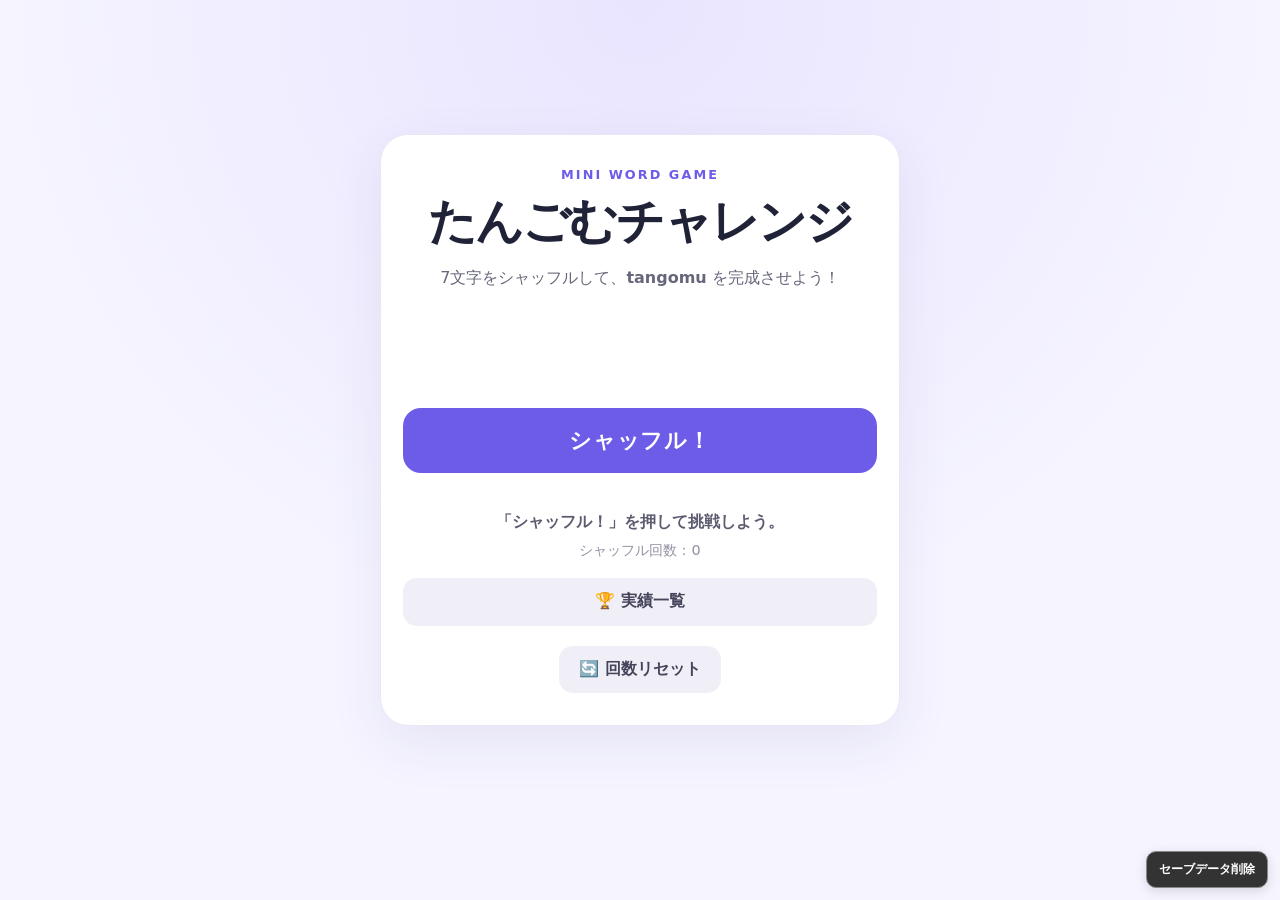
==== index.html @ c129b784 "Add files via upload" ====
<!doctype html>
<html lang="ja">
<head>
  <meta charset="utf-8">
  <meta
    name="viewport"
    content="width=device-width, initial-scale=1, maximum-scale=1, user-scalable=no, viewport-fit=cover"
  >
  <title>たんごむチャレンジ</title>
  <link rel="stylesheet" href="style.css">
</head>
<body>
  <main>
    <div class="eyebrow">MINI WORD GAME</div>

    <h1>たんごむチャレンジ</h1>

    <p>7文字をシャッフルして、<strong>tangomu</strong> を完成させよう！</p>

    <div class="letters" id="letters" aria-label="現在の文字列"></div>

    <div class="buttons">
      <button class="primary" id="shuffle">シャッフル！</button>

      <button class="secondary" id="reset" hidden>最初から</button>

      <button class="secondary" id="debug" hidden>
        🛠️ クリア演出テスト
      </button>

      <button id="debugEete" hidden>
        紫シークレット：eete
      </button>

      <button id="debugTangomu" hidden>
        金シークレット：tangomu
      </button>
    </div>

    <div id="chanceOverlay" class="chance-overlay" aria-hidden="true">
      たんごむチャンス！
    </div>

    <div id="status" role="status" aria-live="polite">
      「シャッフル！」を押して挑戦しよう。
    </div>

    <div id="sparkle" class="sparkle" aria-hidden="true">
      🎉 ✨ 🎉
    </div>

    <div id="confetti" aria-hidden="true"></div>

    <div class="count">
      シャッフル回数：<span id="count">0</span>
    </div>

    <div class="menu-buttons">
      <button id="openAchievements" class="secondary">
        🏆 実績一覧
      </button>

      <button id="resetCount" class="secondary">
        🔄 回数リセット
      </button>
    </div>
  </main>

  <!-- 実績解除通知 -->
  <div
    id="achievementToast"
    class="achievement-toast"
    role="status"
    aria-live="polite"
    aria-atomic="true"
  ></div>

  <!-- 実績一覧画面 -->
  <div
    id="achievementModal"
    class="modal-overlay"
    hidden
  >
    <section
      class="achievement-modal"
      role="dialog"
      aria-modal="true"
      aria-labelledby="achievementTitle"
    >
      <div class="modal-header">
        <div>
          <div class="eyebrow">ACHIEVEMENTS</div>
          <h2 id="achievementTitle">実績一覧</h2>
        </div>

        <button
          id="closeAchievements"
          class="close-button"
          aria-label="実績一覧を閉じる"
        >×</button>
      </div>

      <div class="achievement-progress">
        <div class="progress-text">
          <span>解除状況</span>
          <strong id="achievementCount">0 / 0</strong>
        </div>

        <div
          class="progress-track"
          role="progressbar"
          aria-label="実績解除率"
          aria-valuemin="0"
          aria-valuemax="100"
          aria-valuenow="0"
          id="achievementProgress"
        >
          <div id="achievementProgressBar" class="progress-bar"></div>
        </div>
      </div>

      <div
        id="achievementList"
        class="achievement-list"
      ></div>

      <p class="achievement-note">
        まだ解除していない実績も確認できるよ！
      </p>
    </section>
  </div>

  <!-- セーブデータ削除 -->
  <button id="saveDeleteButton" class="save-delete-button">
    セーブデータ削除
  </button>

  <script type="module" src="./js/game.js"></script>
</body>
</html>
---- style.css ----
:root {
  color-scheme: light;
  --ink: #202338;
  --accent: #6c5ce7;
  --bg: #f5f4ff;
}

* {
  box-sizing: border-box;
}

[hidden] {
  display: none !important;
}

button {
  touch-action: manipulation;
  -webkit-user-select: none;
  user-select: none;
  -webkit-touch-callout: none;
  -webkit-tap-highlight-color: transparent;
}

body {
  margin: 0;
  min-height: 100vh;
  min-height: 100dvh;
  display: grid;
  place-items: center;
  padding: 24px;
  padding-bottom: max(64px, calc(24px + env(safe-area-inset-bottom)));
  font-family: system-ui, -apple-system, "Hiragino Kaku Gothic ProN", sans-serif;
  color: var(--ink);
  background: radial-gradient(circle at top, #e9e5ff, var(--bg) 58%);
}

body.modal-open {
  overflow: hidden;
}

main {
  width: min(100%, 520px);
  text-align: center;
  background: #fff;
  border: 1px solid #e9e7f6;
  border-radius: 28px;
  padding: 32px 22px;
  box-shadow: 0 18px 55px #3a2e8014;
}

.eyebrow {
  color: var(--accent);
  font-weight: 800;
  letter-spacing: .16em;
  font-size: .8rem;
}

h1 {
  margin: 8px 0 10px;
  font-size: clamp(2rem, 8vw, 3rem);
  letter-spacing: -.04em;
}

p {
  line-height: 1.7;
  color: #66677a;
  margin: 0 auto;
}

/* 文字タイル */
.letters {
  display: flex;
  justify-content: center;
  flex-wrap: nowrap;
  gap: 4px;
  margin: 28px 0 22px;
  min-height: 66px;
}

.letter {
  width: clamp(0px, 8vw, 54px);
  height: clamp(46px, 12vw, 62px);
  display: grid;
  place-items: center;
  border-radius: 14px;
  background: #f0edff;
  color: #4938b4;
  font-size: clamp(1.35rem, 5vw, 1.8rem);
  font-weight: 850;
  box-shadow: inset 0 -3px #dcd5ff;
}

.letter.correct {
  background: #d9f8e7;
  color: #167747;
  box-shadow: inset 0 -3px #b5e9cc;
}

/* ボタン配置 */
.buttons {
  display: flex;
  justify-content: center;
  gap: 10px;
  flex-wrap: wrap;
}

button {
  border: 0;
  border-radius: 14px;
  padding: 13px 20px;
  font: inherit;
  font-weight: 750;
  cursor: pointer;
  transition: transform .12s, filter .12s;
}

button:hover {
  filter: brightness(.97);
  transform: translateY(-1px);
}

button:active {
  transform: translateY(1px);
}

button:disabled {
  cursor: default;
  opacity: .7;
  transform: none;
}

button:focus-visible {
  outline: 3px solid #a99dfb;
  outline-offset: 3px;
}

/* メインボタン */
#shuffle {
  width: 100%;
  min-height: 64px;
  padding: 18px 24px;
  border-radius: 18px;
  font-size: 1.35rem;
  font-weight: 850;
  letter-spacing: .04em;
}

.primary {
  background: var(--accent);
  color: white;
}

.secondary {
  background: #f0eff7;
  color: #45445b;
}

#reset {
  width: 100%;
  min-height: 64px;
  padding: 18px 24px;
  border-radius: 18px;
  font-size: 1.25rem;
  font-weight: 850;
}

/* ステータス */
#status {
  min-height: 2em;
  margin-top: 20px;
  font-weight: 750;
  color: #5c5b70;
  white-space: pre-line;
}

#status.win {
  white-space: pre-line;
  color: #16804a;
  font-size: 1.5rem;
  line-height: 1.8;
  animation: pop .5s ease-out;
}

.count {
  margin-top: 8px;
  font-size: .9rem;
  color: #9291a4;
}

/* キラキラ */
.sparkle {
  display: none;
  font-size: 1.7rem;
  margin-top: 8px;
}

.sparkle.show {
  display: block;
  animation: pop .45s ease-out;
}

@keyframes pop {
  from {
    transform: scale(.5);
    opacity: 0;
  }

  to {
    transform: scale(1);
    opacity: 1;
  }
}

/* チャンス演出 */
.chance-overlay {
  position: fixed;
  top: 50%;
  left: 50%;
  transform: translate(-50%, -50%);
  z-index: 10000;
  max-width: calc(100vw - 24px);
  background: #fff;
  color: #000;
  border: 2px solid #000;
  border-radius: 8px;
  padding: 20px 28px;
  font-size: clamp(1.5rem, 6vw, 2.2rem);
  font-weight: 900;
  text-align: center;
  white-space: nowrap;
  display: none;
  pointer-events: none;
  touch-action: manipulation;
  -webkit-user-select: none;
  user-select: none;
  -webkit-touch-callout: none;
}

.chance-overlay.show {
  display: block;
  animation: chance-pop .5s ease-out;
}

@keyframes chance-pop {
  0% {
    opacity: 0;
    transform: translate(-50%, -50%) scale(.8);
  }

  40% {
    opacity: 1;
    transform: translate(-50%, -50%) scale(1.05);
  }

  100% {
    opacity: 1;
    transform: translate(-50%, -50%) scale(1);
  }
}

/* 紙吹雪 */
#confetti {
  position: fixed;
  inset: 0;
  overflow: hidden;
  pointer-events: none;
  z-index: 9999;
}

.confetti-piece {
  position: absolute;
  top: -20px;
  width: 10px;
  height: 16px;
  animation: confetti-fall 3s ease-in forwards;
}

@keyframes confetti-fall {
  0% {
    transform: translateY(-20px) rotate(0deg);
    opacity: 1;
  }

  100% {
    transform: translateY(110vh) rotate(900deg);
    opacity: 0;
  }
}

/* デバッグボタン */
#debug[hidden],
#debugEete[hidden],
#debugTangomu[hidden] {
  display: none !important;
}

/* 紫色シークレット */
.letter.rare-purple {
  background: linear-gradient(
    135deg,
    #f0d9ff 0%,
    #a855f7 18%,
    #6b21a8 42%,
    #c084fc 55%,
    #581c87 78%,
    #a855f7 100%
  );
  color: #fff;
  border: 2px solid #d8b4fe;
  text-shadow: 0 1px 2px #3b0764;
  box-shadow:
    inset 0 1px 2px #f3e8ff,
    inset 0 -3px 4px #3b0764,
    0 0 5px rgba(168, 85, 247, .45);
}

/* 金色シークレット */
.letter.rare-gold {
  background: linear-gradient(
    135deg,
    #fff2a6 0%,
    #d4af37 18%,
    #8a6d1d 38%,
    #ffe680 50%,
    #b8860b 65%,
    #6f5315 82%,
    #d4af37 100%
  );
  color: #382600;
  border: 2px solid #f5d76e;
  text-shadow: 0 1px 1px rgba(255, 255, 255, .35);
  box-shadow:
    inset 0 1px 2px #fff8d6,
    inset 0 -3px 4px #65470a,
    0 0 7px rgba(212, 175, 55, .4);
}

/* チャンス演出中の操作対策 */
body.chance-animation {
  overscroll-behavior: none;
}

body.chance-animation,
body.chance-animation * {
  -webkit-user-select: none !important;
  user-select: none !important;
  -webkit-touch-callout: none !important;
}

body.chance-animation button {
  touch-action: manipulation;
}

html,
body,
main {
  touch-action: manipulation;
}

button,
button * {
  touch-action: manipulation;
  -webkit-tap-highlight-color: transparent;
}

/* チャンス演出中のボタン */
.buttons button.chance-disabled-look {
  background-color: #b8b8b8 !important;
  color: #666 !important;
  border-color: #aaa !important;
  opacity: .75;
  cursor: default;
}

/* 実績一覧ボタン */
/* 実績一覧ボタン */
.menu-buttons {
  margin-top: 18px;
}

/* 回数リセットボタン */
#resetCount {
  margin-top: 20px;
}

#openAchievements {
  width: 100%;
  min-height: 48px;
}

#openAchievements {
  width: 100%;
  min-height: 48px;
}

/* 実績解除通知 */
.achievement-toast {
  position: fixed;
  top: max(16px, env(safe-area-inset-top));
  left: 50%;
  transform: translateX(-50%) translateY(-12px);
  z-index: 11000;
  width: max-content;
  max-width: calc(100vw - 32px);
  padding: 14px 20px;
  border: 2px solid #f5c542;
  border-radius: 14px;
  background: #292929;
  color: #fff;
  box-shadow: 0 8px 30px #0002;
  font-weight: 800;
  text-align: center;
  white-space: pre-line;
  overflow-wrap: anywhere;
  opacity: 0;
  visibility: hidden;
  pointer-events: none;
  transition:
    opacity .25s ease,
    transform .25s ease,
    visibility .25s;
}

.achievement-toast.show {
  opacity: 1;
  visibility: visible;
  transform: translateX(-50%) translateY(0);
}

/* モーダルの背景 */
.modal-overlay {
  position: fixed;
  inset: 0;
  z-index: 10500;
  display: grid;
  place-items: center;
  padding: 16px;
  padding-top: max(16px, env(safe-area-inset-top));
  padding-bottom: max(16px, env(safe-area-inset-bottom));
  background: rgba(25, 23, 43, .62);
  backdrop-filter: blur(5px);
  -webkit-backdrop-filter: blur(5px);
}

/* 実績一覧本体 */
.achievement-modal {
  width: min(100%, 500px);
  max-height: 85vh;
  max-height: 85dvh;
  display: flex;
  flex-direction: column;
  overflow: hidden;
  background: #fff;
  border: 1px solid #e9e7f6;
  border-radius: 24px;
  box-shadow: 0 24px 80px #0003;
  text-align: left;
  animation: modal-pop .2s ease-out;
}

@keyframes modal-pop {
  from {
    opacity: 0;
    transform: scale(.96) translateY(8px);
  }

  to {
    opacity: 1;
    transform: scale(1) translateY(0);
  }
}

.modal-header {
  display: flex;
  align-items: center;
  justify-content: space-between;
  gap: 12px;
  padding: 22px 22px 16px;
  border-bottom: 1px solid #eeecf7;
}

.modal-header h2 {
  margin: 4px 0 0;
  font-size: 1.6rem;
  letter-spacing: -.03em;
}

.close-button {
  flex: 0 0 auto;
  width: 42px;
  height: 42px;
  padding: 0;
  border-radius: 50%;
  background: #f0eff7;
  color: #45445b;
  font-size: 1.8rem;
  line-height: 1;
}

/* 解除進捗 */
.achievement-progress {
  padding: 18px 22px;
  background: #faf9ff;
  border-bottom: 1px solid #eeecf7;
}

.progress-text {
  display: flex;
  justify-content: space-between;
  align-items: center;
  gap: 12px;
  margin-bottom: 10px;
  font-size: .95rem;
  color: #66677a;
}

.progress-text strong {
  color: #4938b4;
  font-size: 1rem;
}

.progress-track {
  height: 10px;
  overflow: hidden;
  background: #e7e4f3;
  border-radius: 999px;
}

.progress-bar {
  width: 0;
  height: 100%;
  border-radius: inherit;
  background: linear-gradient(90deg, #6c5ce7, #a18aff);
  transition: width .3s ease;
}

/* 実績リスト */
.achievement-list {
  display: grid;
  gap: 10px;
  overflow-y: auto;
  overscroll-behavior: contain;
  padding: 16px 18px;
  -webkit-overflow-scrolling: touch;
}

.achievement-card {
  display: grid;
  grid-template-columns: 52px minmax(0, 1fr);
  align-items: center;
  gap: 12px;
  padding: 13px;
  border: 1px solid #e9e7f6;
  border-radius: 16px;
  background: #fff;
}

.achievement-card.unlocked {
  border-color: #d7cfff;
  background: linear-gradient(135deg, #faf9ff, #f0edff);
}

.achievement-icon {
  display: grid;
  place-items: center;
  width: 52px;
  height: 52px;
  border-radius: 14px;
  background: #eeedf3;
  color: #9a98a8;
  font-size: 1.7rem;
}

.achievement-card.unlocked .achievement-icon {
  background: #e4dcff;
  color: #5c45cf;
}

.achievement-info {
  min-width: 0;
}

.achievement-name {
  margin: 0 0 4px;
  color: #a09eae;
  font-size: 1rem;
  font-weight: 850;
  overflow-wrap: anywhere;
}

.achievement-card.unlocked .achievement-name {
  color: #382b8b;
}

.achievement-description {
  margin: 0;
  color: #77768a;
  font-size: .86rem;
  line-height: 1.55;
  overflow-wrap: anywhere;
}

.achievement-status {
  display: inline-block;
  margin-top: 7px;
  color: #a09eae;
  font-size: .76rem;
  font-weight: 750;
}

.achievement-card.unlocked .achievement-status {
  color: #287543;
}

.achievement-note {
  flex: 0 0 auto;
  padding: 0 22px 18px;
  font-size: .82rem;
  text-align: center;
  color: #9291a4;
}

/* セーブデータ削除ボタン */
.save-delete-button {
  position: fixed;
  right: max(12px, env(safe-area-inset-right));
  bottom: max(12px, env(safe-area-inset-bottom));
  z-index: 9000;
  padding: 9px 12px;
  border: 1px solid #888;
  border-radius: 10px;
  background: #333;
  color: #fff;
  font-size: .78rem;
  box-shadow: 0 3px 12px #0002;
}

/* スマートフォン */
@media (max-width: 480px) {
  body {
    padding: 14px;
    padding-bottom: max(62px, calc(14px + env(safe-area-inset-bottom)));
  }

  main {
    padding: 28px 18px;
    border-radius: 24px;
  }

  .letters {
    gap: 3px;
  }

  #shuffle,
  #reset {
    min-height: 62px;
  }

  .modal-overlay {
    padding-left: 10px;
    padding-right: 10px;
  }

  .achievement-modal {
    max-height: 88vh;
    max-height: 88dvh;
    border-radius: 20px;
  }

  .modal-header {
    padding: 18px 16px 14px;
  }

  .achievement-progress {
    padding: 14px 16px;
  }

  .achievement-list {
    padding: 12px;
    gap: 8px;
  }

  .achievement-card {
    grid-template-columns: 44px minmax(0, 1fr);
    gap: 10px;
    padding: 10px;
  }

  .achievement-icon {
    width: 44px;
    height: 44px;
    border-radius: 12px;
    font-size: 1.5rem;
  }

  .achievement-note {
    padding: 0 12px 14px;
  }

  .save-delete-button {
    font-size: .72rem;
    padding: 8px 10px;
  }
}

/* 動きを減らす設定が有効な端末への配慮 */
@media (prefers-reduced-motion: reduce) {
  *,
  *::before,
  *::after {
    animation: none !important;
    transition: none !important;
  }
}


/* ========================================
   DOPA CHANCE 突入演出
======================================== */

.dopa-entrance {
  position: fixed;
  inset: 0;
  z-index: 100000;
  display: flex;
  align-items: center;
  justify-content: center;
  overflow: hidden;
  background: #050008;
  opacity: 0;
  pointer-events: none;
  transition: opacity 0.15s ease;
}

.dopa-entrance.active {
  opacity: 1;
}

.dopa-flash {
  position: absolute;
  inset: -50%;
  background: radial-gradient(
    ellipse at center,
    rgba(255, 20, 20, 0.95) 0%,
    rgba(130, 0, 30, 0.55) 25%,
    transparent 65%
  );
  opacity: 0;
}

.dopa-entrance.active .dopa-flash {
  animation: dopaFlash 1.2s ease-out forwards;
}

.dopa-lightning {
  position: absolute;
  inset: -100%;
  background: repeating-linear-gradient(
    115deg,
    transparent 0%,
    transparent 46%,
    rgba(255, 40, 40, 0.95) 47%,
    rgba(255, 255, 255, 0.95) 47.3%,
    transparent 48%,
    transparent 55%
  );
  opacity: 0;
}

.dopa-entrance.active .dopa-lightning {
  animation: dopaLightning 1.4s ease-out forwards;
}

.dopa-entrance-content {
  position: relative;
  z-index: 2;
  width: 100%;
  padding: 20px;
  box-sizing: border-box;
  text-align: center;
  opacity: 0;
  transform: scale(0.3) rotate(-8deg);
}

.dopa-entrance.active .dopa-entrance-content {
  animation: dopaTitleAppear 0.65s 0.65s
    cubic-bezier(0.15, 1.7, 0.4, 1) forwards;
}

.dopa-warning {
  color: #fff;
  font-size: clamp(12px, 4vw, 20px);
  font-weight: 900;
  letter-spacing: 0.35em;
  text-shadow: 0 0 15px #f00;
}

.dopa-title {
  color: #fff;
  font-size: clamp(64px, 19vw, 130px);
  line-height: 0.95;
  font-weight: 1000;
  font-style: italic;
  letter-spacing: -0.06em;
  -webkit-text-stroke: 2px #ff2929;
  text-shadow:
    0 0 8px #fff,
    0 0 22px #f00,
    0 0 50px #f00,
    0 0 90px #ff2020;
}

.dopa-subtitle {
  margin-top: 10px;
  color: #ffe66d;
  font-size: clamp(27px, 8vw, 54px);
  font-weight: 1000;
  font-style: italic;
  letter-spacing: 0.08em;
  text-shadow:
    0 0 10px #ff8a00,
    0 0 30px #ff2500,
    0 0 55px #f00;
}

.dopa-message {
  margin-top: 24px;
  color: #fff;
  font-size: clamp(18px, 5vw, 28px);
  font-weight: 900;
  text-shadow: 0 0 15px #f00;
  animation: dopaMessagePulse 0.35s infinite alternate;
}

@keyframes dopaFlash {
  0% {
    opacity: 0;
    transform: scale(0.2);
  }
  25% {
    opacity: 1;
    transform: scale(1);
  }
  45% {
    opacity: 0.2;
  }
  60% {
    opacity: 0.9;
  }
  100% {
    opacity: 0.35;
    transform: scale(1.3);
  }
}

@keyframes dopaLightning {
  0% {
    opacity: 0;
    transform: translateX(-35%);
  }
  20% {
    opacity: 1;
  }
  45% {
    opacity: 0.8;
    transform: translateX(15%);
  }
  65% {
    opacity: 0.15;
  }
  80% {
    opacity: 0.9;
    transform: translateX(30%);
  }
  100% {
    opacity: 0;
    transform: translateX(50%);
  }
}

@keyframes dopaTitleAppear {
  0% {
    opacity: 0;
    transform: scale(0.3) rotate(-8deg);
  }
  65% {
    opacity: 1;
    transform: scale(1.15) rotate(2deg);
  }
  82% {
    transform: scale(0.95) rotate(-1deg);
  }
  100% {
    opacity: 1;
    transform: scale(1) rotate(0deg);
  }
}

@keyframes dopaMessagePulse {
  from {
    opacity: 0.7;
    transform: scale(0.97);
  }
  to {
    opacity: 1;
    transform: scale(1.04);
  }
}

.dopa-entrance.dopa-exit {
  opacity: 0;
  transition: opacity 0.35s ease;
}

/* ========================================
   DOPA CHANCE 効果説明画面
======================================== */

.dopa-info {
  position: fixed;
  inset: 0;
  z-index: 100001;
  display: flex;
  align-items: center;
  justify-content: center;
  box-sizing: border-box;
  padding: 20px;
  overflow-y: auto;
  background: radial-gradient(
    ellipse at center,
    rgba(100, 20, 150, 0.96),
    rgba(12, 3, 22, 0.99) 75%
  );
  color: #fff;
  opacity: 0;
  transform: scale(0.92);
  transition:
    opacity 0.3s ease,
    transform 0.3s ease;
  pointer-events: none;
}

.dopa-info.active {
  opacity: 1;
  transform: scale(1);
}

.dopa-info-content {
  width: 100%;
  max-width: 430px;
  box-sizing: border-box;
  padding: 24px 18px;
  border: 2px solid #e879f9;
  border-radius: 20px;
  background: rgba(22, 7, 35, 0.92);
  box-shadow:
    0 0 20px rgba(217, 70, 239, 0.6),
    inset 0 0 25px rgba(168, 85, 247, 0.12);
  text-align: center;
  animation: dopaInfoGlow 1.2s infinite alternate;
}

.dopa-info-heading {
  color: #ffe66d;
  font-size: clamp(21px, 6vw, 29px);
  font-weight: 1000;
  text-shadow:
    0 0 10px #ff8a00,
    0 0 25px #ff4500;
}

.dopa-info-subheading {
  margin: 10px 0 22px;
  color: #f5d0fe;
  font-size: 15px;
  font-weight: bold;
}

.dopa-info-item {
  display: flex;
  align-items: center;
  gap: 12px;
  margin-top: 12px;
  padding: 14px 12px;
  border: 1px solid rgba(232, 121, 249, 0.55);
  border-radius: 12px;
  background: linear-gradient(
    110deg,
    rgba(126, 34, 206, 0.35),
    rgba(219, 39, 119, 0.18)
  );
  text-align: left;
}

.dopa-info-item > span {
  flex-shrink: 0;
  font-size: 28px;
}

.dopa-info-item strong {
  display: block;
  color: #fff;
  font-size: clamp(13px, 3.7vw, 16px);
  line-height: 1.5;
}

.dopa-info-item small {
  display: block;
  margin-top: 4px;
  color: #e9d5ff;
  font-size: 12px;
  line-height: 1.5;
}

.dopa-info-footer {
  margin-top: 24px;
  color: #ffdf70;
  font-size: 18px;
  font-weight: 900;
  text-shadow: 0 0 12px #ff7300;
}

@keyframes dopaInfoGlow {
  from {
    box-shadow:
      0 0 15px rgba(217, 70, 239, 0.4),
      inset 0 0 15px rgba(168, 85, 247, 0.08);
  }
  to {
    box-shadow:
      0 0 30px rgba(217, 70, 239, 0.8),
      inset 0 0 25px rgba(168, 85, 247, 0.2);
  }
}

@media (prefers-reduced-motion: reduce) {
  .dopa-entrance.active .dopa-flash,
  .dopa-entrance.active .dopa-lightning,
  .dopa-entrance.active .dopa-entrance-content {
    animation-duration: 0.2s;
    animation-delay: 0s;
  }

  .dopa-message,
  .dopa-info-content {
    animation: none;
  }
}


/* ========================================
   DOPA CHANCE中の虹色背景
======================================== */

body.dopa-rainbow {
  background: linear-gradient(
    120deg,
    #ff0000,
    #ff8800,
    #ffee00,
    #00dd44,
    #00ccff,
    #3344ff,
    #bb33ff,
    #ff0088,
    #ff0000
  );
  background-size: 400% 400%;
  animation: dopaRainbowBackground 5s linear infinite;
}

@keyframes dopaRainbowBackground {
  0% {
    background-position: 0% 50%;
  }
  50% {
    background-position: 100% 50%;
  }
  100% {
    background-position: 0% 50%;
  }
}
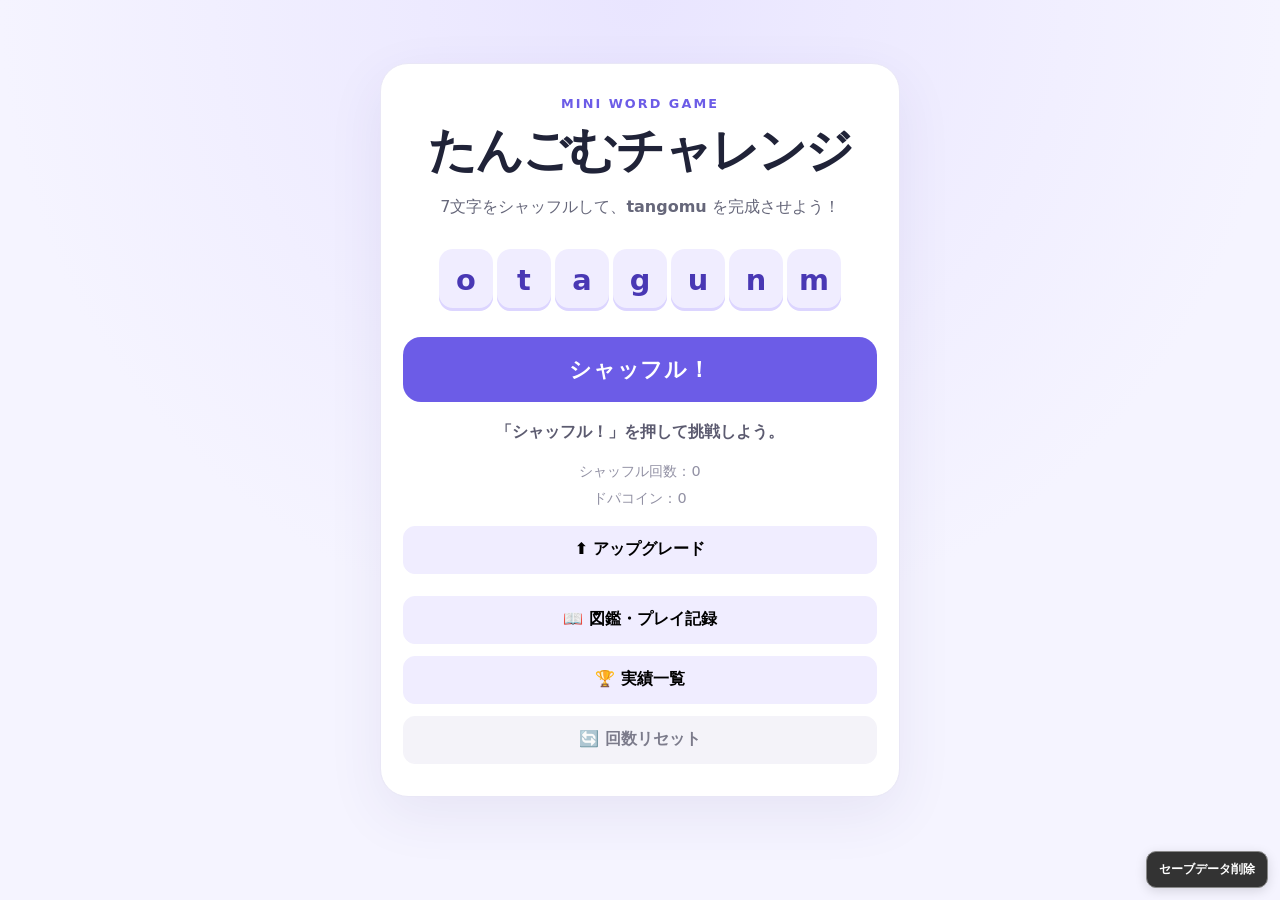
==== commit 803b796b: "更新。アップグレードシステムの追加、新たな実績の追加、その他確率などの数値の調整、リセットの仕様の変更。" ====
--- a/index.html
+++ b/index.html
@@ -8,7 +8,14 @@
     content="width=device-width, initial-scale=1, maximum-scale=1, user-scalable=no, viewport-fit=cover"
   >
   <title>たんごむチャレンジ</title>
-  <link rel="stylesheet" href="style.css">
+  
+<link rel="stylesheet" href="./css/base.css">
+<link rel="stylesheet" href="./css/game.css">
+<link rel="stylesheet" href="./css/effects.css">
+<link rel="stylesheet" href="./css/achievements.css">
+<link rel="stylesheet" href="./css/dopa.css">
+<link rel="stylesheet" href="./css/collection.css">
+
 </head>
 <body>
   <main>
@@ -22,6 +29,9 @@
 
     <div class="buttons">
       <button class="primary" id="shuffle">シャッフル！</button>
+      <button id="dopaSkillActivate" class="secondary" hidden disabled>
+        🔥 DOPA CHANCE発動
+      </button>
 
       <button class="secondary" id="reset" hidden>最初から</button>
 
@@ -56,15 +66,29 @@
       シャッフル回数：<span id="count">0</span>
     </div>
 
-    <div class="menu-buttons">
-      <button id="openAchievements" class="secondary">
-        🏆 実績一覧
-      </button>
-
-      <button id="resetCount" class="secondary">
-        🔄 回数リセット
-      </button>
-    </div>
+    <div class="count">
+      ドパコイン：<span id="coins">0</span>
+    </div>
+
+    
+<div class="menu-buttons">
+  <button id="openUpgrade" class="secondary">
+    ⬆️ アップグレード
+  </button>
+
+  <button id="openCollection" class="secondary">
+    📖 図鑑・プレイ記録
+  </button>
+
+  <button id="openAchievements" class="secondary">
+    🏆 実績一覧
+  </button>
+
+  <button id="resetCount" class="secondary is-locked">
+    🔄 回数リセット
+  </button>
+</div>
+
   </main>
 
   <!-- 実績解除通知 -->
@@ -131,6 +155,175 @@
     </section>
   </div>
 
+  
+<!-- 図鑑・プレイ記録モーダル -->
+<div id="collectionModal" class="modal-overlay" hidden>
+  <section
+    class="collection-modal"
+    role="dialog"
+    aria-modal="true"
+    aria-labelledby="collectionTitle"
+  >
+    <div class="modal-header">
+      <div>
+        <div class="eyebrow">COLLECTION</div>
+        <h2 id="collectionTitle">図鑑・プレイ記録</h2>
+      </div>
+      <button
+        id="closeCollection"
+        class="close-button"
+        aria-label="図鑑を閉じる"
+      >×</button>
+    </div>
+
+    <div class="collection-tabs" role="tablist" aria-label="表示内容">
+      <button
+        class="collection-tab active"
+        data-collection-tab="secrets"
+        role="tab"
+        aria-selected="true"
+      >📖 シークレット図鑑</button>
+
+      <button
+        class="collection-tab"
+        data-collection-tab="records"
+        role="tab"
+        aria-selected="false"
+      >📊 プレイ記録</button>
+    </div>
+
+    <section
+      id="secretCollectionPanel"
+      class="collection-panel"
+      role="tabpanel"
+    >
+      <div class="collection-progress">
+        <div class="collection-progress-heading">
+          <span>シークレット発見率</span>
+          <strong id="secretCollectionProgress">0%</strong>
+        </div>
+
+        <div class="collection-progress-heading">
+          <span>発見数</span>
+          <strong id="secretCollectionCount">0 / 10</strong>
+        </div>
+
+        <div
+          class="collection-progress-track"
+          role="progressbar"
+          aria-label="シークレット発見率"
+          aria-valuemin="0"
+          aria-valuemax="100"
+          aria-valuenow="0"
+          id="secretCollectionProgressBarTrack"
+        >
+          <div
+            id="secretCollectionProgressBar"
+            class="collection-progress-bar"
+          ></div>
+        </div>
+      </div>
+
+      <div
+        id="secretCollectionList"
+        class="collection-secret-list"
+      ></div>
+
+      <p class="collection-note">
+        シークレットを発見すると、ここに記録されるよ！
+      </p>
+    </section>
+
+    <section
+      id="recordCollectionPanel"
+      class="collection-panel"
+      role="tabpanel"
+      hidden
+    >
+      <div id="playRecordList" class="play-record-list"></div>
+
+      <p class="collection-note">
+        これまでのプレイ記録だよ！
+      </p>
+    </section>
+  </section>
+</div>
+
+<!-- Upgrade画面 -->
+<div id="upgradeModal" class="modal-overlay" hidden>
+  <section
+    class="collection-modal"
+    role="dialog"
+    aria-modal="true"
+    aria-labelledby="upgradeTitle"
+  >
+    <div class="modal-header">
+      <div>
+        <div class="eyebrow">UPGRADE</div>
+        <h2 id="upgradeTitle">Upgrade</h2>
+      </div>
+      <button
+        id="closeUpgrade"
+        class="close-button"
+        aria-label="Upgrade画面を閉じる"
+      >×</button>
+    </div>
+    <div class="collection-panel">
+      <article class="play-record-card">
+        <span class="play-record-icon">✨</span>
+        <span class="play-record-label">たんごむチャンス発生率</span>
+        <strong id="chanceUpgradeRate" class="play-record-value">1/100</strong>
+      </article>
+
+      <p class="collection-note" id="chanceUpgradeDescription">
+        ドパコインを使って、たんごむチャンスの発生率を上げよう！
+      </p>
+
+      <button id="buyChanceUpgrade" class="secondary">
+        強化する
+      </button>
+      <p class="collection-note" id="chanceUpgradeStatus" role="status" aria-live="polite"></p>
+
+      <section class="dopa-skill-upgrade">
+        <div class="dopa-skill-upgrade-heading">
+          <span class="play-record-icon">⚡</span>
+          <span class="play-record-label">上位たんごむチャンス</span>
+          <strong id="chanceTypeUpgradeState" class="play-record-value">通常</strong>
+        </div>
+        <p class="collection-note" id="chanceTypeUpgradeDescription">
+          通常チャンスのみ発生します。スーパーを解禁すると4文字目まで確定します。
+        </p>
+        <button id="chanceTypeUpgradeButton" class="secondary">
+          スーパーを解禁（50コイン）
+        </button>
+        <p class="collection-note" id="chanceTypeUpgradeStatus" role="status" aria-live="polite"></p>
+      </section>
+
+      <section class="dopa-skill-upgrade">
+        <div class="dopa-skill-upgrade-heading">
+          <span class="play-record-icon">🔥</span>
+          <span class="play-record-label">DOPA CHANCE発動技</span>
+          <strong id="dopaSkillState" class="play-record-value">未解放</strong>
+        </div>
+        <p class="collection-note" id="dopaSkillDescription">
+          ドパコイン10枚で解放すると、DOPA CHANCEを任意に発動できます。
+        </p>
+        <p class="collection-note">
+          再使用時間：<strong id="dopaSkillCooldown">10分</strong>
+        </p>
+        <p class="collection-note" id="dopaSkillUpgradeDescription"></p>
+        <div class="dopa-skill-upgrade-actions">
+          <button id="dopaSkillAction" class="secondary">
+            技を解放（10コイン）
+          </button>
+        </div>
+        <p class="collection-note" id="dopaSkillStatus" role="status" aria-live="polite"></p>
+      </section>
+    </div>
+  </section>
+</div>
+
+
   <!-- セーブデータ削除 -->
   <button id="saveDeleteButton" class="save-delete-button">
     セーブデータ削除
--- a/css/base.css
+++ b/css/base.css
@@ -0,0 +1,147 @@
+
+:root {
+  color-scheme: light;
+  --ink: #202338;
+  --accent: #6c5ce7;
+  --bg: #f5f4ff;
+}
+
+* {
+  box-sizing: border-box;
+}
+
+[hidden] {
+  display: none !important;
+}
+
+button {
+  touch-action: manipulation;
+  -webkit-user-select: none;
+  user-select: none;
+  -webkit-touch-callout: none;
+  -webkit-tap-highlight-color: transparent;
+}
+
+body {
+  margin: 0;
+  min-height: 100vh;
+  min-height: 100dvh;
+  display: grid;
+  place-items: center;
+  padding: 24px;
+  padding-bottom: max(64px, calc(24px + env(safe-area-inset-bottom)));
+  font-family: system-ui, -apple-system, "Hiragino Kaku Gothic ProN", sans-serif;
+  color: var(--ink);
+  background: radial-gradient(circle at top, #e9e5ff, var(--bg) 58%);
+}
+
+body.modal-open {
+  overflow: hidden;
+}
+
+main {
+  width: min(100%, 520px);
+  text-align: center;
+  background: #fff;
+  border: 1px solid #e9e7f6;
+  border-radius: 28px;
+  padding: 32px 22px;
+  box-shadow: 0 18px 55px #3a2e8014;
+}
+
+.eyebrow {
+  color: var(--accent);
+  font-weight: 800;
+  letter-spacing: .16em;
+  font-size: .8rem;
+}
+
+h1 {
+  margin: 8px 0 10px;
+  font-size: clamp(2rem, 8vw, 3rem);
+  letter-spacing: -.04em;
+}
+
+p {
+  line-height: 1.7;
+  color: #66677a;
+  margin: 0 auto;
+}
+
+/* 共通ボタン */
+button {
+  border: 0;
+  border-radius: 14px;
+  padding: 13px 20px;
+  font: inherit;
+  font-weight: 750;
+  cursor: pointer;
+  transition: transform .12s, filter .12s;
+}
+
+button:hover {
+  filter: brightness(.97);
+  transform: translateY(-1px);
+}
+
+button:active {
+  transform: translateY(1px);
+}
+
+button:disabled {
+  cursor: default;
+  opacity: .7;
+  transform: none;
+}
+
+button:focus-visible {
+  outline: 3px solid #a99dfb;
+  outline-offset: 3px;
+}
+
+.primary {
+  background: var(--accent);
+  color: white;
+}
+
+.secondary {
+  background: #f0eff7;
+  color: #45445b;
+}
+
+/* 全体のタッチ操作対策 */
+html,
+body,
+main {
+  touch-action: manipulation;
+}
+
+button,
+button * {
+  touch-action: manipulation;
+  -webkit-tap-highlight-color: transparent;
+}
+
+/* スマートフォン：全体レイアウト */
+@media (max-width: 480px) {
+  body {
+    padding: 14px;
+    padding-bottom: max(62px, calc(14px + env(safe-area-inset-bottom)));
+  }
+
+  main {
+    padding: 28px 18px;
+    border-radius: 24px;
+  }
+}
+
+/* 動きを減らす設定が有効な端末への配慮 */
+@media (prefers-reduced-motion: reduce) {
+  *,
+  *::before,
+  *::after {
+    animation: none !important;
+    transition: none !important;
+  }
+}
+
--- a/css/game.css
+++ b/css/game.css
@@ -0,0 +1,183 @@
+
+/* 文字タイル */
+.letters {
+  display: flex;
+  justify-content: center;
+  flex-wrap: nowrap;
+  gap: 4px;
+  margin: 28px 0 22px;
+  min-height: 66px;
+}
+
+.letter {
+  width: clamp(0px, 8vw, 54px);
+  height: clamp(46px, 12vw, 62px);
+  display: grid;
+  place-items: center;
+  border-radius: 14px;
+  background: #f0edff;
+  color: #4938b4;
+  font-size: clamp(1.35rem, 5vw, 1.8rem);
+  font-weight: 850;
+  box-shadow: inset 0 -3px #dcd5ff;
+}
+
+.letter.correct {
+  background: #d9f8e7;
+  color: #167747;
+  box-shadow: inset 0 -3px #b5e9cc;
+}
+
+/* ボタン配置 */
+.buttons {
+  display: flex;
+  justify-content: center;
+  gap: 10px;
+  flex-wrap: wrap;
+}
+
+/* メインボタン */
+#shuffle {
+  width: 100%;
+  min-height: 64px;
+  padding: 18px 24px;
+  border-radius: 18px;
+  font-size: 1.35rem;
+  font-weight: 850;
+  letter-spacing: .04em;
+}
+
+.buttons.has-dopa-skill #shuffle,
+.buttons.has-dopa-skill #dopaSkillActivate {
+  flex: 1 1 calc(50% - 5px);
+  width: calc(50% - 5px);
+  min-width: 0;
+}
+
+#dopaSkillActivate {
+  min-height: 64px;
+  padding: 12px 10px;
+  border: 1px solid #8d72eb;
+  border-radius: 18px;
+  background: linear-gradient(135deg, #7c3aed, #db2777);
+  color: #fff;
+  font-size: clamp(.85rem, 3.5vw, 1rem);
+  font-weight: 850;
+}
+
+#dopaSkillActivate:hover:not(:disabled) {
+  filter: brightness(1.08);
+}
+
+#dopaSkillActivate:disabled {
+  opacity: .65;
+}
+
+#reset {
+  width: 100%;
+  min-height: 64px;
+  padding: 18px 24px;
+  border-radius: 18px;
+  font-size: 1.25rem;
+  font-weight: 850;
+}
+
+/* ステータス */
+#status {
+  min-height: 2em;
+  margin-top: 20px;
+  font-weight: 750;
+  color: #5c5b70;
+  white-space: pre-line;
+}
+
+#status.win {
+  white-space: pre-line;
+  color: #16804a;
+  font-size: 1.5rem;
+  line-height: 1.8;
+  animation: pop .5s ease-out;
+}
+
+.count {
+  margin-top: 8px;
+  font-size: .9rem;
+  color: #9291a4;
+}
+
+/* キラキラ */
+.sparkle {
+  display: none;
+  font-size: 1.7rem;
+  margin-top: 8px;
+}
+
+.sparkle.show {
+  display: block;
+  animation: pop .45s ease-out;
+}
+
+@keyframes pop {
+  from {
+    transform: scale(.5);
+    opacity: 0;
+  }
+
+  to {
+    transform: scale(1);
+    opacity: 1;
+  }
+}
+
+/* 紫色シークレット */
+.letter.rare-purple {
+  background: linear-gradient(
+    135deg,
+    #f0d9ff 0%,
+    #a855f7 18%,
+    #6b21a8 42%,
+    #c084fc 55%,
+    #581c87 78%,
+    #a855f7 100%
+  );
+  color: #fff;
+  border: 2px solid #d8b4fe;
+  text-shadow: 0 1px 2px #3b0764;
+  box-shadow:
+    inset 0 1px 2px #f3e8ff,
+    inset 0 -3px 4px #3b0764,
+    0 0 5px rgba(168, 85, 247, .45);
+}
+
+/* 金色シークレット */
+.letter.rare-gold {
+  background: linear-gradient(
+    135deg,
+    #fff2a6 0%,
+    #d4af37 18%,
+    #8a6d1d 38%,
+    #ffe680 50%,
+    #b8860b 65%,
+    #6f5315 82%,
+    #d4af37 100%
+  );
+  color: #382600;
+  border: 2px solid #f5d76e;
+  text-shadow: 0 1px 1px rgba(255, 255, 255, .35);
+  box-shadow:
+    inset 0 1px 2px #fff8d6,
+    inset 0 -3px 4px #65470a,
+    0 0 7px rgba(212, 175, 55, .4);
+}
+
+/* スマートフォン */
+@media (max-width: 480px) {
+  .letters {
+    gap: 3px;
+  }
+
+  #shuffle,
+  #reset {
+    min-height: 62px;
+  }
+}
--- a/css/effects.css
+++ b/css/effects.css
@@ -0,0 +1,108 @@
+
+/* チャンス演出 */
+.chance-overlay {
+  position: fixed;
+  top: 50%;
+  left: 50%;
+  transform: translate(-50%, -50%);
+  z-index: 10000;
+  max-width: calc(100vw - 24px);
+  background: #fff;
+  color: #000;
+  border: 2px solid #000;
+  border-radius: 8px;
+  padding: 20px 28px;
+  font-size: clamp(1.5rem, 6vw, 2.2rem);
+  font-weight: 900;
+  text-align: center;
+  white-space: nowrap;
+  display: none;
+  pointer-events: none;
+  touch-action: manipulation;
+  -webkit-user-select: none;
+  user-select: none;
+  -webkit-touch-callout: none;
+}
+
+.chance-overlay.show {
+  display: block;
+  animation: chance-pop .5s ease-out;
+}
+
+@keyframes chance-pop {
+  0% {
+    opacity: 0;
+    transform: translate(-50%, -50%) scale(.8);
+  }
+
+  40% {
+    opacity: 1;
+    transform: translate(-50%, -50%) scale(1.05);
+  }
+
+  100% {
+    opacity: 1;
+    transform: translate(-50%, -50%) scale(1);
+  }
+}
+
+/* 紙吹雪 */
+#confetti {
+  position: fixed;
+  inset: 0;
+  overflow: hidden;
+  pointer-events: none;
+  z-index: 9999;
+}
+
+.confetti-piece {
+  position: absolute;
+  top: -20px;
+  width: 10px;
+  height: 16px;
+  animation: confetti-fall 3s ease-in forwards;
+}
+
+@keyframes confetti-fall {
+  0% {
+    transform: translateY(-20px) rotate(0deg);
+    opacity: 1;
+  }
+
+  100% {
+    transform: translateY(110vh) rotate(900deg);
+    opacity: 0;
+  }
+}
+
+/* デバッグボタン */
+#debug[hidden],
+#debugEete[hidden],
+#debugTangomu[hidden] {
+  display: none !important;
+}
+
+/* チャンス演出中の操作対策 */
+body.chance-animation {
+  overscroll-behavior: none;
+}
+
+body.chance-animation,
+body.chance-animation * {
+  -webkit-user-select: none !important;
+  user-select: none !important;
+  -webkit-touch-callout: none !important;
+}
+
+body.chance-animation button {
+  touch-action: manipulation;
+}
+
+/* チャンス演出中のボタン */
+.buttons button.chance-disabled-look {
+  background-color: #b8b8b8 !important;
+  color: #666 !important;
+  border-color: #aaa !important;
+  opacity: .75;
+  cursor: default;
+}
--- a/css/achievements.css
+++ b/css/achievements.css
@@ -0,0 +1,388 @@
+
+/* メニューボタン */
+.menu-buttons {
+  display: flex;
+  flex-direction: column;
+  gap: 12px;
+  margin-top: 18px;
+}
+
+/* 4つのボタンを同じ大きさにする */
+#openCollection,
+#openAchievements,
+#resetCount,
+#openUpgrade {
+  box-sizing: border-box;
+  width: 100%;
+  min-height: 48px;
+  margin-top: 0;
+  padding: 12px 16px;
+  border-radius: 12px;
+  font-size: 1rem;
+  font-weight: 700;
+}
+
+/* 図鑑・プレイ記録 */
+#openCollection {
+  background-color: #f0edff;
+  color: #000;
+  border: 1px solid #f0edff;
+}
+
+#openCollection:hover {
+  background-color: #e5dfff;
+}
+
+/* 実績一覧 */
+#openAchievements {
+  background-color: #f0edff;
+  color: #000;
+  border: 1px solid #f0edff;
+}
+
+#openAchievements:hover {
+  background-color: #e5dfff;
+}
+
+/* Upgrade */
+#openUpgrade {
+  background-color: #f0edff;
+  color: #000;
+  border: 1px solid #f0edff;
+}
+
+#openUpgrade:hover {
+  background-color: #e5dfff;
+}
+
+
+
+/* 回数リセット：使用できないときもクリック可能 */
+
+#resetCount.is-locked {
+
+  background-color: #f0eff7;
+
+  color: #45445b;
+
+  border: 1px solid #f0eff7;
+
+  opacity: 0.7;
+
+  cursor: pointer;
+
+}
+
+/* 使用できるとき */
+
+#resetCount:not(.is-locked) {
+
+  background-color: #f0edff;
+
+  color: #000;
+
+  border: 1px solid #f0edff;
+
+  opacity: 1;
+
+  cursor: pointer;
+
+}
+
+#resetCount:not(.is-locked):hover {
+
+  background-color: #e5dfff;
+
+}
+
+
+/* 実績解除通知 */
+.achievement-toast {
+  position: fixed;
+  top: max(16px, env(safe-area-inset-top));
+  left: 50%;
+  transform: translateX(-50%) translateY(-12px);
+  z-index: 11000;
+  width: max-content;
+  max-width: calc(100vw - 32px);
+  padding: 14px 20px;
+  border: 2px solid #f5c542;
+  border-radius: 14px;
+  background: #292929;
+  color: #fff;
+  box-shadow: 0 8px 30px #0002;
+  font-weight: 800;
+  text-align: center;
+  white-space: pre-line;
+  overflow-wrap: anywhere;
+  opacity: 0;
+  visibility: hidden;
+  pointer-events: none;
+  transition:
+    opacity .25s ease,
+    transform .25s ease,
+    visibility .25s;
+}
+
+.achievement-toast.show {
+  opacity: 1;
+  visibility: visible;
+  transform: translateX(-50%) translateY(0);
+}
+
+/* モーダルの背景 */
+.modal-overlay {
+  position: fixed;
+  inset: 0;
+  z-index: 10500;
+  display: grid;
+  place-items: center;
+  padding: 16px;
+  padding-top: max(16px, env(safe-area-inset-top));
+  padding-bottom: max(16px, env(safe-area-inset-bottom));
+  background: rgba(25, 23, 43, .62);
+  backdrop-filter: blur(5px);
+  -webkit-backdrop-filter: blur(5px);
+}
+
+/* 実績一覧本体 */
+.achievement-modal {
+  width: min(100%, 500px);
+  max-height: 85vh;
+  max-height: 85dvh;
+  display: flex;
+  flex-direction: column;
+  overflow: hidden;
+  background: #fff;
+  border: 1px solid #e9e7f6;
+  border-radius: 24px;
+  box-shadow: 0 24px 80px #0003;
+  text-align: left;
+  animation: modal-pop .2s ease-out;
+}
+
+@keyframes modal-pop {
+  from {
+    opacity: 0;
+    transform: scale(.96) translateY(8px);
+  }
+
+  to {
+    opacity: 1;
+    transform: scale(1) translateY(0);
+  }
+}
+
+.modal-header {
+  display: flex;
+  align-items: center;
+  justify-content: space-between;
+  gap: 12px;
+  padding: 22px 22px 16px;
+  border-bottom: 1px solid #eeecf7;
+}
+
+.modal-header h2 {
+  margin: 4px 0 0;
+  font-size: 1.6rem;
+  letter-spacing: -.03em;
+}
+
+.close-button {
+  flex: 0 0 auto;
+  width: 42px;
+  height: 42px;
+  padding: 0;
+  border-radius: 50%;
+  background: #f0eff7;
+  color: #45445b;
+  font-size: 1.8rem;
+  line-height: 1;
+}
+
+/* 解除進捗 */
+.achievement-progress {
+  padding: 18px 22px;
+  background: #faf9ff;
+  border-bottom: 1px solid #eeecf7;
+}
+
+.progress-text {
+  display: flex;
+  justify-content: space-between;
+  align-items: center;
+  gap: 12px;
+  margin-bottom: 10px;
+  font-size: .95rem;
+  color: #66677a;
+}
+
+.progress-text strong {
+  color: #4938b4;
+  font-size: 1rem;
+}
+
+.progress-track {
+  height: 10px;
+  overflow: hidden;
+  background: #e7e4f3;
+  border-radius: 999px;
+}
+
+.progress-bar {
+  width: 0;
+  height: 100%;
+  border-radius: inherit;
+  background: linear-gradient(90deg, #6c5ce7, #a18aff);
+  transition: width .3s ease;
+}
+
+/* 実績リスト */
+.achievement-list {
+  display: grid;
+  gap: 10px;
+  overflow-y: auto;
+  overscroll-behavior: contain;
+  padding: 16px 18px;
+  -webkit-overflow-scrolling: touch;
+}
+
+.achievement-card {
+  display: grid;
+  grid-template-columns: 52px minmax(0, 1fr);
+  align-items: center;
+  gap: 12px;
+  padding: 13px;
+  border: 1px solid #e9e7f6;
+  border-radius: 16px;
+  background: #fff;
+}
+
+.achievement-card.unlocked {
+  border-color: #d7cfff;
+  background: linear-gradient(135deg, #faf9ff, #f0edff);
+}
+
+.achievement-icon {
+  display: grid;
+  place-items: center;
+  width: 52px;
+  height: 52px;
+  border-radius: 14px;
+  background: #eeedf3;
+  color: #9a98a8;
+  font-size: 1.7rem;
+}
+
+.achievement-card.unlocked .achievement-icon {
+  background: #e4dcff;
+  color: #5c45cf;
+}
+
+.achievement-info {
+  min-width: 0;
+}
+
+.achievement-name {
+  margin: 0 0 4px;
+  color: #a09eae;
+  font-size: 1rem;
+  font-weight: 850;
+  overflow-wrap: anywhere;
+}
+
+.achievement-card.unlocked .achievement-name {
+  color: #382b8b;
+}
+
+.achievement-description {
+  margin: 0;
+  color: #77768a;
+  font-size: .86rem;
+  line-height: 1.55;
+  overflow-wrap: anywhere;
+}
+
+.achievement-status {
+  display: inline-block;
+  margin-top: 7px;
+  color: #a09eae;
+  font-size: .76rem;
+  font-weight: 750;
+}
+
+.achievement-card.unlocked .achievement-status {
+  color: #287543;
+}
+
+.achievement-note {
+  flex: 0 0 auto;
+  padding: 0 22px 18px;
+  font-size: .82rem;
+  text-align: center;
+  color: #9291a4;
+}
+
+/* セーブデータ削除ボタン */
+.save-delete-button {
+  position: fixed;
+  right: max(12px, env(safe-area-inset-right));
+  bottom: max(12px, env(safe-area-inset-bottom));
+  z-index: 9000;
+  padding: 9px 12px;
+  border: 1px solid #888;
+  border-radius: 10px;
+  background: #333;
+  color: #fff;
+  font-size: .78rem;
+  box-shadow: 0 3px 12px #0002;
+}
+
+/* スマートフォン：実績画面 */
+@media (max-width: 480px) {
+  .modal-overlay {
+    padding-left: 10px;
+    padding-right: 10px;
+  }
+
+  .achievement-modal {
+    max-height: 88vh;
+    max-height: 88dvh;
+    border-radius: 20px;
+  }
+
+  .modal-header {
+    padding: 18px 16px 14px;
+  }
+
+  .achievement-progress {
+    padding: 14px 16px;
+  }
+
+  .achievement-list {
+    padding: 12px;
+    gap: 8px;
+  }
+
+  .achievement-card {
+    grid-template-columns: 44px minmax(0, 1fr);
+    gap: 10px;
+    padding: 10px;
+  }
+
+  .achievement-icon {
+    width: 44px;
+    height: 44px;
+    border-radius: 12px;
+    font-size: 1.5rem;
+  }
+
+  .achievement-note {
+    padding: 0 12px 14px;
+  }
+
+  .save-delete-button {
+    font-size: .72rem;
+    padding: 8px 10px;
+  }
+}
--- a/css/dopa.css
+++ b/css/dopa.css
@@ -0,0 +1,383 @@
+
+/* ========================================
+   DOPA CHANCE 突入演出
+======================================== */
+
+.dopa-entrance {
+  position: fixed;
+  inset: 0;
+  z-index: 100000;
+  display: flex;
+  align-items: center;
+  justify-content: center;
+  overflow: hidden;
+  background: #050008;
+  opacity: 0;
+  pointer-events: none;
+  transition: opacity 0.15s ease;
+}
+
+.dopa-entrance.active {
+  opacity: 1;
+}
+
+.dopa-flash {
+  position: absolute;
+  inset: -50%;
+  background: radial-gradient(
+    ellipse at center,
+    rgba(255, 20, 20, 0.95) 0%,
+    rgba(130, 0, 30, 0.55) 25%,
+    transparent 65%
+  );
+  opacity: 0;
+}
+
+.dopa-entrance.active .dopa-flash {
+  animation: dopaFlash 1.2s ease-out forwards;
+}
+
+.dopa-lightning {
+  position: absolute;
+  inset: -100%;
+  background: repeating-linear-gradient(
+    115deg,
+    transparent 0%,
+    transparent 46%,
+    rgba(255, 40, 40, 0.95) 47%,
+    rgba(255, 255, 255, 0.95) 47.3%,
+    transparent 48%,
+    transparent 55%
+  );
+  opacity: 0;
+}
+
+.dopa-entrance.active .dopa-lightning {
+  animation: dopaLightning 1.4s ease-out forwards;
+}
+
+.dopa-entrance-content {
+  position: relative;
+  z-index: 2;
+  width: 100%;
+  padding: 20px;
+  box-sizing: border-box;
+  text-align: center;
+  opacity: 0;
+  transform: scale(0.3) rotate(-8deg);
+}
+
+.dopa-entrance.active .dopa-entrance-content {
+  animation: dopaTitleAppear 0.65s 0.65s
+    cubic-bezier(0.15, 1.7, 0.4, 1) forwards;
+}
+
+.dopa-warning {
+  color: #fff;
+  font-size: clamp(12px, 4vw, 20px);
+  font-weight: 900;
+  letter-spacing: 0.35em;
+  text-shadow: 0 0 15px #f00;
+}
+
+.dopa-title {
+  color: #fff;
+  font-size: clamp(64px, 19vw, 130px);
+  line-height: 0.95;
+  font-weight: 1000;
+  font-style: italic;
+  letter-spacing: -0.06em;
+  -webkit-text-stroke: 2px #ff2929;
+  text-shadow:
+    0 0 8px #fff,
+    0 0 22px #f00,
+    0 0 50px #f00,
+    0 0 90px #ff2020;
+}
+
+.dopa-subtitle {
+  margin-top: 10px;
+  color: #ffe66d;
+  font-size: clamp(27px, 8vw, 54px);
+  font-weight: 1000;
+  font-style: italic;
+  letter-spacing: 0.08em;
+  text-shadow:
+    0 0 10px #ff8a00,
+    0 0 30px #ff2500,
+    0 0 55px #f00;
+}
+
+.dopa-message {
+  margin-top: 24px;
+  color: #fff;
+  font-size: clamp(18px, 5vw, 28px);
+  font-weight: 900;
+  text-shadow: 0 0 15px #f00;
+  animation: dopaMessagePulse 0.35s infinite alternate;
+}
+
+@keyframes dopaFlash {
+  0% {
+    opacity: 0;
+    transform: scale(0.2);
+  }
+
+  25% {
+    opacity: 1;
+    transform: scale(1);
+  }
+
+  45% {
+    opacity: 0.2;
+  }
+
+  60% {
+    opacity: 0.9;
+  }
+
+  100% {
+    opacity: 0.35;
+    transform: scale(1.3);
+  }
+}
+
+@keyframes dopaLightning {
+  0% {
+    opacity: 0;
+    transform: translateX(-35%);
+  }
+
+  20% {
+    opacity: 1;
+  }
+
+  45% {
+    opacity: 0.8;
+    transform: translateX(15%);
+  }
+
+  65% {
+    opacity: 0.15;
+  }
+
+  80% {
+    opacity: 0.9;
+    transform: translateX(30%);
+  }
+
+  100% {
+    opacity: 0;
+    transform: translateX(50%);
+  }
+}
+
+@keyframes dopaTitleAppear {
+  0% {
+    opacity: 0;
+    transform: scale(0.3) rotate(-8deg);
+  }
+
+  65% {
+    opacity: 1;
+    transform: scale(1.15) rotate(2deg);
+  }
+
+  82% {
+    transform: scale(0.95) rotate(-1deg);
+  }
+
+  100% {
+    opacity: 1;
+    transform: scale(1) rotate(0deg);
+  }
+}
+
+@keyframes dopaMessagePulse {
+  from {
+    opacity: 0.7;
+    transform: scale(0.97);
+  }
+
+  to {
+    opacity: 1;
+    transform: scale(1.04);
+  }
+}
+
+.dopa-entrance.dopa-exit {
+  opacity: 0;
+  transition: opacity 0.35s ease;
+}
+
+/* ========================================
+   DOPA CHANCE 効果説明画面
+======================================== */
+
+.dopa-info {
+  position: fixed;
+  inset: 0;
+  z-index: 100001;
+  display: flex;
+  align-items: center;
+  justify-content: center;
+  box-sizing: border-box;
+  padding: 20px;
+  overflow-y: auto;
+  background: radial-gradient(
+    ellipse at center,
+    rgba(100, 20, 150, 0.96),
+    rgba(12, 3, 22, 0.99) 75%
+  );
+  color: #fff;
+  opacity: 0;
+  transform: scale(0.92);
+  transition:
+    opacity 0.3s ease,
+    transform 0.3s ease;
+  pointer-events: none;
+}
+
+.dopa-info.active {
+  opacity: 1;
+  transform: scale(1);
+}
+
+.dopa-info-content {
+  width: 100%;
+  max-width: 430px;
+  box-sizing: border-box;
+  padding: 24px 18px;
+  border: 2px solid #e879f9;
+  border-radius: 20px;
+  background: rgba(22, 7, 35, 0.92);
+  box-shadow:
+    0 0 20px rgba(217, 70, 239, 0.6),
+    inset 0 0 25px rgba(168, 85, 247, 0.12);
+  text-align: center;
+  animation: dopaInfoGlow 1.2s infinite alternate;
+}
+
+.dopa-info-heading {
+  color: #ffe66d;
+  font-size: clamp(21px, 6vw, 29px);
+  font-weight: 1000;
+  text-shadow:
+    0 0 10px #ff8a00,
+    0 0 25px #ff4500;
+}
+
+.dopa-info-subheading {
+  margin: 10px 0 22px;
+  color: #f5d0fe;
+  font-size: 15px;
+  font-weight: bold;
+}
+
+.dopa-info-item {
+  display: flex;
+  align-items: center;
+  gap: 12px;
+  margin-top: 12px;
+  padding: 14px 12px;
+  border: 1px solid rgba(232, 121, 249, 0.55);
+  border-radius: 12px;
+  background: linear-gradient(
+    110deg,
+    rgba(126, 34, 206, 0.35),
+    rgba(219, 39, 119, 0.18)
+  );
+  text-align: left;
+}
+
+.dopa-info-item > span {
+  flex-shrink: 0;
+  font-size: 28px;
+}
+
+.dopa-info-item strong {
+  display: block;
+  color: #fff;
+  font-size: clamp(13px, 3.7vw, 16px);
+  line-height: 1.5;
+}
+
+.dopa-info-item small {
+  display: block;
+  margin-top: 4px;
+  color: #e9d5ff;
+  font-size: 12px;
+  line-height: 1.5;
+}
+
+.dopa-info-footer {
+  margin-top: 24px;
+  color: #ffdf70;
+  font-size: 18px;
+  font-weight: 900;
+  text-shadow: 0 0 12px #ff7300;
+}
+
+@keyframes dopaInfoGlow {
+  from {
+    box-shadow:
+      0 0 15px rgba(217, 70, 239, 0.4),
+      inset 0 0 15px rgba(168, 85, 247, 0.08);
+  }
+
+  to {
+    box-shadow:
+      0 0 30px rgba(217, 70, 239, 0.8),
+      inset 0 0 25px rgba(168, 85, 247, 0.2);
+  }
+}
+
+/* 動きを減らす設定が有効な端末への配慮 */
+@media (prefers-reduced-motion: reduce) {
+  .dopa-entrance.active .dopa-flash,
+  .dopa-entrance.active .dopa-lightning,
+  .dopa-entrance.active .dopa-entrance-content {
+    animation-duration: 0.2s;
+    animation-delay: 0s;
+  }
+
+  .dopa-message,
+  .dopa-info-content {
+    animation: none;
+  }
+}
+
+/* ========================================
+   DOPA CHANCE中の虹色背景
+======================================== */
+
+body.dopa-rainbow {
+  background: linear-gradient(
+    120deg,
+    #ff0000,
+    #ff8800,
+    #ffee00,
+    #00dd44,
+    #00ccff,
+    #3344ff,
+    #bb33ff,
+    #ff0088,
+    #ff0000
+  );
+  background-size: 400% 400%;
+  animation: dopaRainbowBackground 5s linear infinite;
+}
+
+@keyframes dopaRainbowBackground {
+  0% {
+    background-position: 0% 50%;
+  }
+
+  50% {
+    background-position: 100% 50%;
+  }
+
+  100% {
+    background-position: 0% 50%;
+  }
+}
--- a/css/collection.css
+++ b/css/collection.css
@@ -0,0 +1,303 @@
+
+/* 図鑑・記録ボタン */
+#openCollection {
+  width: 100%;
+  min-height: 48px;
+  margin-top: 10px;
+  background-color: #f0edff;
+  color: #000;
+  border: 1px solid #f0edff;
+  font-weight: 700;
+}
+
+#openCollection:hover {
+  background-color: #e5dfff;
+}
+
+/* 図鑑モーダル */
+.collection-modal {
+  width: min(100%, 500px);
+  max-height: 85vh;
+  max-height: 85dvh;
+  display: flex;
+  flex-direction: column;
+  overflow: hidden;
+  background: #fff;
+  border: 1px solid #e9e7f6;
+  border-radius: 24px;
+  box-shadow: 0 24px 80px #0003;
+  text-align: left;
+  animation: modal-pop .2s ease-out;
+}
+
+.collection-tabs {
+  display: grid;
+  grid-template-columns: 1fr 1fr;
+  gap: 8px;
+  padding: 14px 18px;
+  border-bottom: 1px solid #eeecf7;
+}
+
+.collection-tab {
+  min-height: 44px;
+  padding: 10px;
+  border: 1px solid #e5e0fa;
+  border-radius: 12px;
+  background: #f7f5ff;
+  color: #45445b;
+  font-weight: 750;
+}
+
+.collection-tab.active {
+  background: #6c5ce7;
+  border-color: #5948cf;
+  color: #fff;
+}
+
+.collection-panel {
+  min-height: 0;
+  overflow-y: auto;
+  overscroll-behavior: contain;
+  padding: 16px 18px;
+  -webkit-overflow-scrolling: touch;
+}
+
+.collection-panel[hidden] {
+  display: none;
+}
+
+.collection-progress {
+  margin-bottom: 16px;
+  padding: 15px;
+  border: 1px solid #e9e7f6;
+  border-radius: 16px;
+  background: #faf9ff;
+}
+
+.collection-progress-heading {
+  display: flex;
+  justify-content: space-between;
+  gap: 12px;
+  margin-bottom: 10px;
+  color: #55536c;
+  font-weight: 750;
+}
+
+.collection-progress-track {
+  height: 10px;
+  overflow: hidden;
+  border-radius: 999px;
+  background: #e7e4f3;
+}
+
+.collection-progress-bar {
+  width: 0;
+  height: 100%;
+  border-radius: inherit;
+  background: linear-gradient(90deg, #6c5ce7, #a18aff);
+  transition: width .3s ease;
+}
+
+/* シークレット一覧 */
+.collection-secret-list {
+  display: grid;
+  gap: 10px;
+}
+
+.collection-secret-card {
+  display: grid;
+  grid-template-columns: 44px minmax(0, 1fr);
+  align-items: center;
+  gap: 12px;
+  padding: 12px;
+  border: 1px solid #e9e7f6;
+  border-radius: 16px;
+  background: #f8f8fb;
+}
+
+.collection-secret-card.discovered {
+  border-color: #d7cfff;
+  background: linear-gradient(135deg, #faf9ff, #f0edff);
+}
+
+.collection-secret-card.secret-purple {
+  border-color: #b99aff;
+  background: linear-gradient(135deg, #fbf8ff, #eee1ff);
+}
+
+.collection-secret-card.secret-gold {
+  border-color: #e6c65b;
+  background: linear-gradient(135deg, #fffdf2, #fff1bd);
+}
+
+.collection-secret-number {
+  display: grid;
+  place-items: center;
+  width: 44px;
+  height: 44px;
+  border-radius: 12px;
+  background: #e9e7f1;
+  color: #77738c;
+  font-weight: 850;
+}
+
+.collection-secret-card.discovered .collection-secret-number {
+  background: #e0d8ff;
+  color: #4938b4;
+}
+
+.collection-secret-card.secret-gold .collection-secret-number {
+  background: #f8df83;
+  color: #765400;
+}
+
+.collection-secret-info {
+  min-width: 0;
+}
+
+.collection-secret-name {
+  margin: 0 0 3px;
+  color: #77768a;
+  font-size: 1rem;
+  font-weight: 850;
+  overflow-wrap: anywhere;
+}
+
+.collection-secret-card.discovered .collection-secret-name {
+  color: #382b8b;
+}
+
+.collection-secret-card.secret-gold .collection-secret-name {
+  color: #765400;
+}
+
+.collection-secret-text {
+  margin: 0;
+  color: #77768a;
+  font-size: .88rem;
+  overflow-wrap: anywhere;
+}
+
+.collection-secret-status {
+  display: inline-block;
+  margin-top: 5px;
+  color: #9291a4;
+  font-size: .75rem;
+  font-weight: 750;
+}
+
+.collection-secret-card.discovered .collection-secret-status {
+  color: #287543;
+}
+
+/* プレイ記録 */
+.play-record-list {
+  display: grid;
+  gap: 10px;
+}
+
+.play-record-card {
+  display: grid;
+  grid-template-columns: 40px minmax(0, 1fr) auto;
+  align-items: center;
+  gap: 10px;
+  padding: 14px;
+  border: 1px solid #e9e7f6;
+  border-radius: 15px;
+  background: #faf9ff;
+}
+
+.play-record-icon {
+  font-size: 1.5rem;
+  text-align: center;
+}
+
+.play-record-label {
+  color: #55536c;
+  font-size: .9rem;
+  font-weight: 700;
+  overflow-wrap: anywhere;
+}
+
+.play-record-value {
+  color: #4938b4;
+  font-size: 1.15rem;
+  font-weight: 850;
+  text-align: right;
+  overflow-wrap: anywhere;
+}
+
+.collection-note {
+  margin: 14px 0 0;
+  color: #9291a4;
+  font-size: .8rem;
+  line-height: 1.6;
+  text-align: center;
+}
+
+.dopa-skill-upgrade {
+  display: grid;
+  gap: 8px;
+  margin-top: 16px;
+  padding: 14px;
+  border: 1px solid #e9e7f6;
+  border-radius: 16px;
+  background: #faf9ff;
+}
+
+.dopa-skill-upgrade-heading {
+  display: grid;
+  grid-template-columns: 40px minmax(0, 1fr) auto;
+  align-items: center;
+  gap: 10px;
+}
+
+.dopa-skill-upgrade-actions {
+  display: grid;
+  gap: 8px;
+}
+
+.dopa-skill-upgrade-actions button {
+  width: 100%;
+  min-height: 44px;
+  margin-top: 0;
+}
+
+.dopa-skill-upgrade .collection-note {
+  margin-top: 0;
+}
+
+@media (max-width: 480px) {
+  .collection-modal {
+    max-height: 88vh;
+    max-height: 88dvh;
+    border-radius: 20px;
+  }
+
+  .collection-tabs {
+    padding: 12px;
+  }
+
+  .collection-panel {
+    padding: 12px;
+  }
+
+  .collection-secret-card {
+    gap: 10px;
+    padding: 10px;
+  }
+
+  .play-record-card {
+    grid-template-columns: 32px minmax(0, 1fr) auto;
+    gap: 8px;
+    padding: 12px 10px;
+  }
+
+  .play-record-label {
+    font-size: .82rem;
+  }
+
+  .play-record-value {
+    font-size: 1rem;
+  }
+}
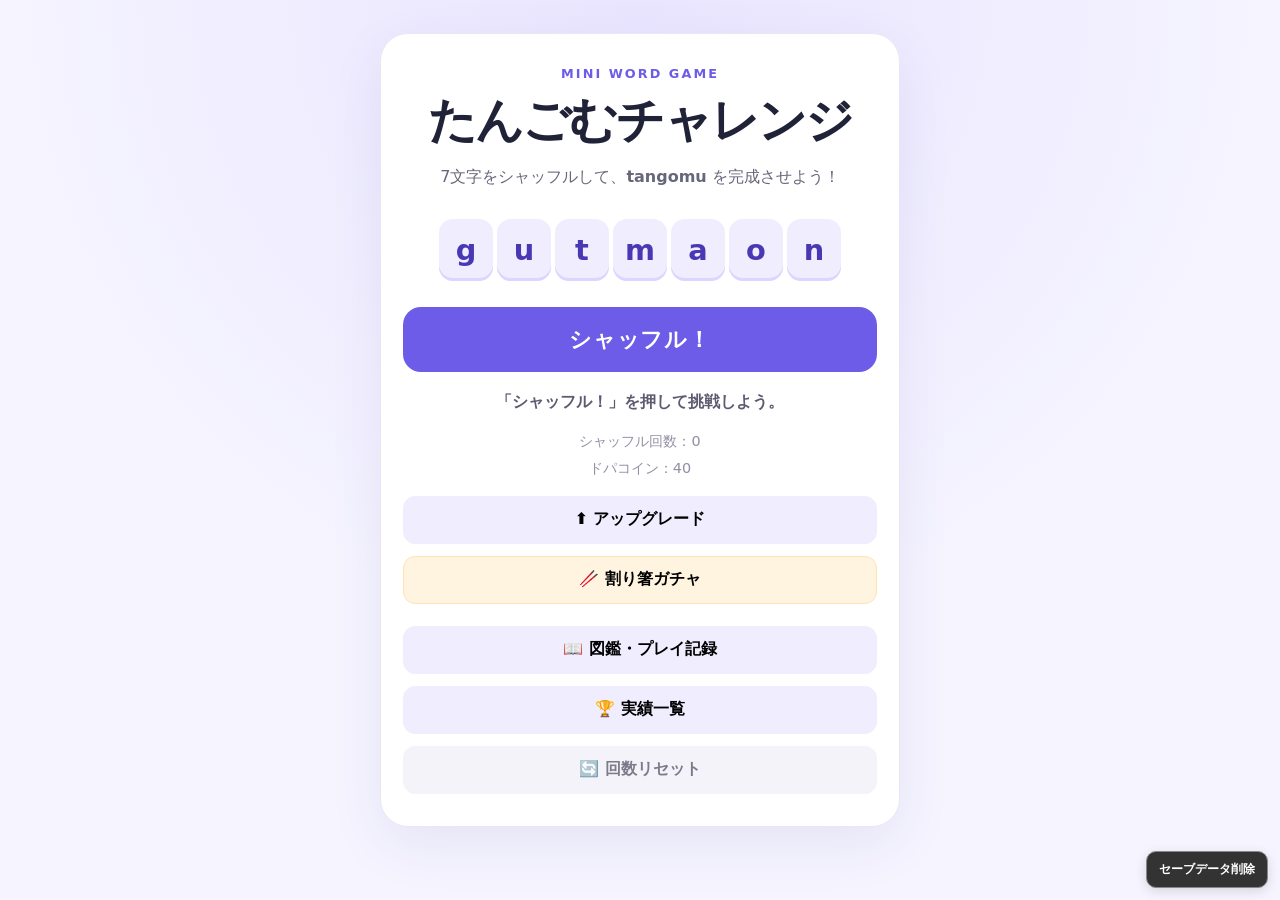
==== commit 9934abfc: "ガチャシステムの追加。" ====
--- a/index.html
+++ b/index.html
@@ -76,6 +76,10 @@
     ⬆️ アップグレード
   </button>
 
+  <a id="openGacha" class="secondary" href="./gacha.html">
+    🥢 割り箸ガチャ
+  </a>
+
   <button id="openCollection" class="secondary">
     📖 図鑑・プレイ記録
   </button>
@@ -323,7 +327,6 @@
   </section>
 </div>
 
-
   <!-- セーブデータ削除 -->
   <button id="saveDeleteButton" class="save-delete-button">
     セーブデータ削除
--- a/css/achievements.css
+++ b/css/achievements.css
@@ -11,7 +11,8 @@
 #openCollection,
 #openAchievements,
 #resetCount,
-#openUpgrade {
+#openUpgrade,
+#openGacha {
   box-sizing: border-box;
   width: 100%;
   min-height: 48px;
@@ -55,7 +56,18 @@
   background-color: #e5dfff;
 }
 
-
+#openGacha {
+  display: block;
+  text-align: center;
+  text-decoration: none;
+  background-color: #fff4df;
+  color: #000;
+  border: 1px solid #ffe4b3;
+}
+
+#openGacha:hover {
+  background-color: #ffebc9;
+}
 
 /* 回数リセット：使用できないときもクリック可能 */
 
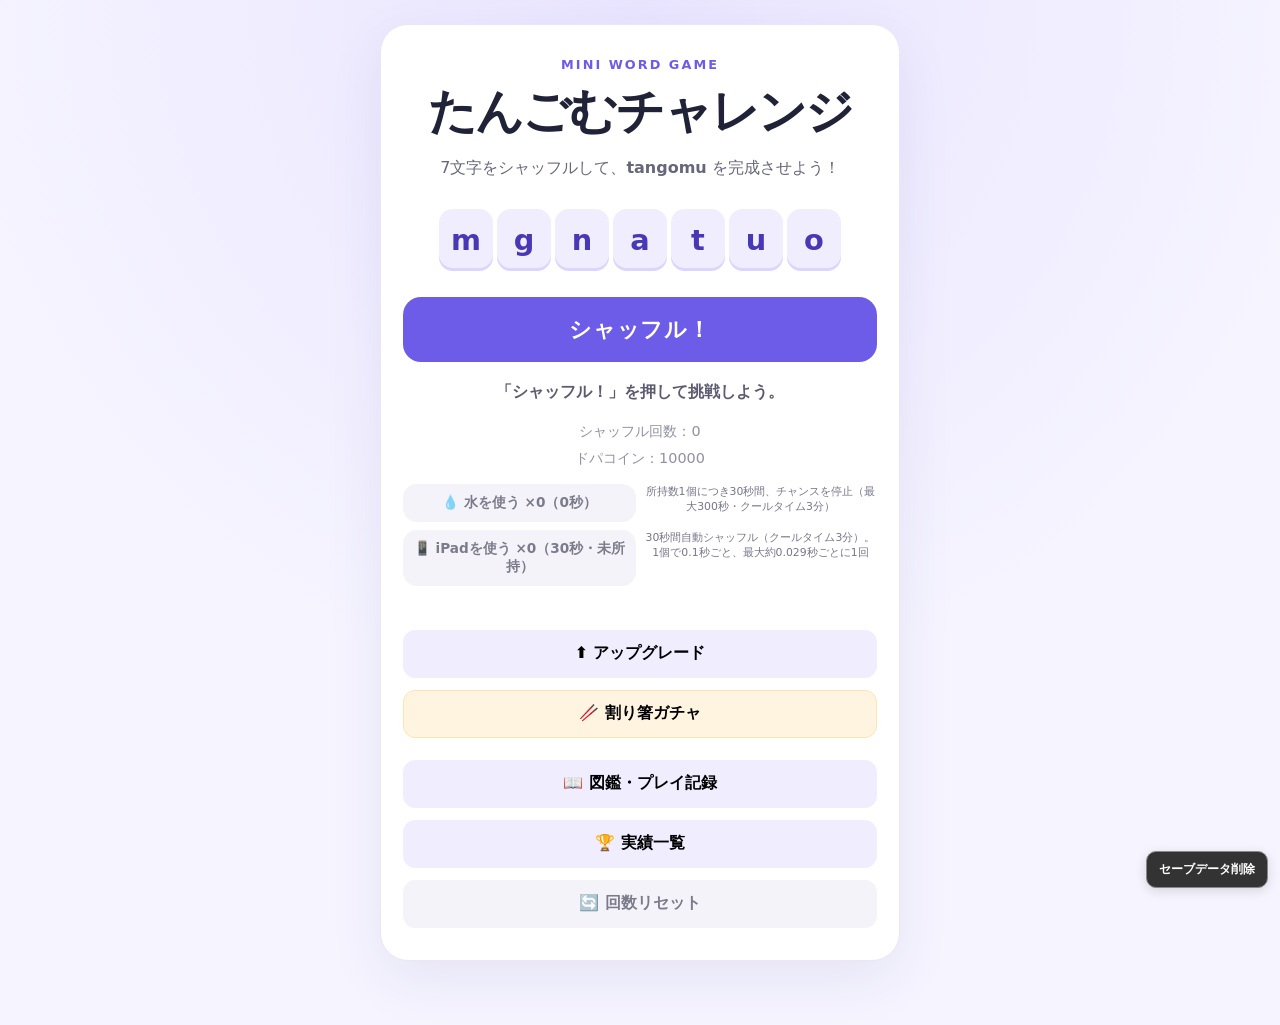
==== commit b96a0eb0: "ガチャアイテム・システムの更新" ====
--- a/index.html
+++ b/index.html
@@ -69,8 +69,20 @@
     <div class="count">
       ドパコイン：<span id="coins">0</span>
     </div>
-
     
+    <div class="gacha-item-actions">
+      <button id="useWaterBottle" class="secondary" type="button">
+        💧 水を使う
+      </button>
+      <small>所持数1個につき30秒間、チャンスを停止（最大300秒・クールタイム3分）</small>
+      <button id="useIpad" class="secondary" type="button">
+        📱 iPadを使う
+      </button>
+      <small>30秒間自動シャッフル（クールタイム3分）。1個で0.1秒ごと、最大約0.029秒ごとに1回</small>
+    </div>
+    <p id="gachaAbilityStatus" role="status" aria-live="polite"></p>
+
+
 <div class="menu-buttons">
   <button id="openUpgrade" class="secondary">
     ⬆️ アップグレード
--- a/css/game.css
+++ b/css/game.css
@@ -47,10 +47,14 @@
   letter-spacing: .04em;
 }
 
+.buttons.has-dopa-skill {
+  display: grid;
+  grid-template-columns: minmax(0, 3fr) minmax(0, 1fr);
+}
+
 .buttons.has-dopa-skill #shuffle,
 .buttons.has-dopa-skill #dopaSkillActivate {
-  flex: 1 1 calc(50% - 5px);
-  width: calc(50% - 5px);
+  width: 100%;
   min-width: 0;
 }
 
@@ -103,6 +107,34 @@
   margin-top: 8px;
   font-size: .9rem;
   color: #9291a4;
+}
+
+.gacha-item-actions {
+  display: grid;
+  grid-template-columns: repeat(2, minmax(0, 1fr));
+  align-items: start;
+  gap: 8px;
+  margin-top: 16px;
+}
+
+.gacha-item-actions small {
+  color: #77768a;
+  font-size: .68rem;
+  line-height: 1.4;
+  text-align: center;
+}
+
+.gacha-item-actions button {
+  padding: 10px 8px;
+  font-size: .85rem;
+}
+
+#gachaAbilityStatus {
+  min-height: 1.4em;
+  margin: 8px 0 0;
+  color: #6c5ce7;
+  font-size: .78rem;
+  text-align: center;
 }
 
 /* キラキラ */
--- a/css/dopa.css
+++ b/css/dopa.css
@@ -208,6 +208,123 @@
 .dopa-entrance.dopa-exit {
   opacity: 0;
   transition: opacity 0.35s ease;
+}
+
+/* ========================================
+   DOPA FEVER延長演出
+======================================== */
+
+.dopa-fever {
+  position: fixed;
+  inset: 0;
+  z-index: 100002;
+  display: grid;
+  place-items: center;
+  overflow: hidden;
+  background: rgba(30, 3, 45, 0.84);
+  opacity: 0;
+  pointer-events: none;
+  transition: opacity 0.18s ease;
+}
+
+.dopa-fever.active {
+  opacity: 1;
+}
+
+.dopa-fever-flash {
+  position: absolute;
+  inset: -50%;
+  background: conic-gradient(
+    from 0deg,
+    transparent,
+    rgba(255, 230, 109, 0.8),
+    rgba(255, 45, 149, 0.55),
+    transparent,
+    rgba(139, 92, 246, 0.7),
+    transparent
+  );
+  animation: dopaFeverSpin 1.8s linear infinite;
+}
+
+.dopa-fever-content {
+  position: relative;
+  display: grid;
+  gap: 10px;
+  justify-items: center;
+  width: min(92vw, 560px);
+  padding: 26px 18px;
+  border: 3px solid #ffe66d;
+  border-radius: 24px;
+  background: linear-gradient(135deg, #581c87, #be185d 55%, #7c2d12);
+  box-shadow:
+    0 0 24px #f0abfc,
+    0 0 70px rgba(255, 230, 109, 0.8),
+    inset 0 0 30px rgba(255, 255, 255, 0.18);
+  color: #fff;
+  text-align: center;
+  transform: scale(0.35) rotate(-8deg);
+}
+
+.dopa-fever.active .dopa-fever-content {
+  animation: dopaFeverBurst 1.8s cubic-bezier(0.16, 1, 0.3, 1) both;
+}
+
+.dopa-fever-label {
+  color: #fff3a3;
+  font-size: clamp(12px, 3.5vw, 17px);
+  font-weight: 900;
+  letter-spacing: 0.2em;
+}
+
+.dopa-fever-content strong {
+  color: #fff;
+  font-size: clamp(38px, 11vw, 72px);
+  font-style: italic;
+  font-weight: 1000;
+  line-height: 1;
+  text-shadow:
+    0 0 8px #fff,
+    0 0 22px #ffdf52,
+    0 0 45px #ff2d95;
+}
+
+.dopa-fever-message {
+  color: #fff3a3;
+  font-size: clamp(18px, 5vw, 26px);
+  font-weight: 900;
+}
+
+@keyframes dopaFeverSpin {
+  to {
+    transform: rotate(360deg);
+  }
+}
+
+@keyframes dopaFeverBurst {
+  0% {
+    opacity: 0;
+    transform: scale(0.35) rotate(-8deg);
+  }
+
+  18% {
+    opacity: 1;
+    transform: scale(1.08) rotate(2deg);
+  }
+
+  32% {
+    transform: scale(0.96) rotate(-1deg);
+  }
+
+  45%,
+  78% {
+    opacity: 1;
+    transform: scale(1) rotate(0);
+  }
+
+  100% {
+    opacity: 0;
+    transform: scale(1.1) rotate(3deg);
+  }
 }
 
 /* ========================================
